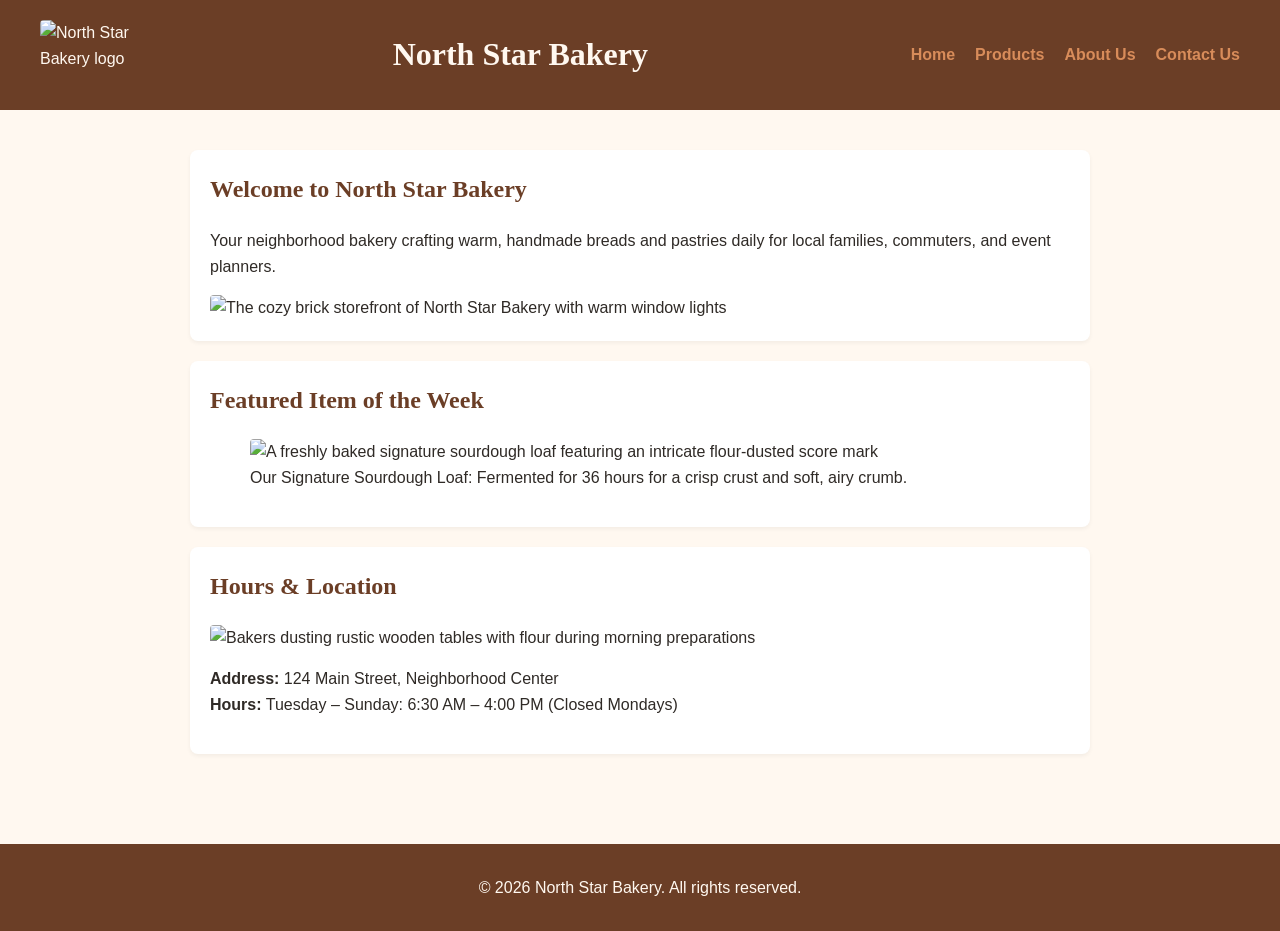
==== index.html @ daf21bcc "Add files via upload" ====
<!DOCTYPE html>
<html lang="en">
<head>
    <meta charset="UTF-8">
    <meta name="viewport" content="width=device-width, initial-scale=1.0">
    <title>North Star Bakery - Home</title>
    <link rel="stylesheet" href="styles.css">
</head>
<body>
    <header>
        <img src="images/bakery-logo_c.png" alt="North Star Bakery logo" width="90" height="70">
        <h1>North Star Bakery</h1>
        <nav>
            <ul>
                <li><a href="index.html">Home</a></li>
                <li><a href="products.html">Products</a></li>
                <li><a href="about.html">About Us</a></li>
                <li><a href="contact.html">Contact Us</a></li>
            </ul>
        </nav>
    </header>

    <main>
        <section>
            <h2>Welcome to North Star Bakery</h2>
            <p>Your neighborhood bakery crafting warm, handmade breads and pastries daily for local families, commuters, and event planners.</p>
            <img src="images/bakery-storefront_c.png" alt="The cozy brick storefront of North Star Bakery with warm window lights">
        </section>

        <section>
            <h2>Featured Item of the Week</h2>
            <figure>
                <img src="images/bakery-signature-loaf_c.png" alt="A freshly baked signature sourdough loaf featuring an intricate flour-dusted score mark">
                <figcaption>Our Signature Sourdough Loaf: Fermented for 36 hours for a crisp crust and soft, airy crumb.</figcaption>
            </figure>
        </section>

        <section>
            <h2>Hours &amp; Location</h2>
            <picture>
                <source media="(min-width: 768px)" srcset="images/bakery-feature-large_c.png">
                <img src="images/bakery-feature-small_c.png" alt="Bakers dusting rustic wooden tables with flour during morning preparations">
            </picture>
            <p><strong>Address:</strong> 124 Main Street, Neighborhood Center<br>
            <strong>Hours:</strong> Tuesday – Sunday: 6:30 AM – 4:00 PM (Closed Mondays)</p>
        </section>
    </main>

    <footer>
        <p>&copy; 2026 North Star Bakery. All rights reserved.</p>
    </footer>
</body>
</html>
---- styles.css ----
/* Color Palette & Base Styles */
body {
    background-color: #FFF8F0;
    color: #2F2A26;
    font-family: Arial, sans-serif;
    margin: 0;
    padding: 0;
    line-height: 1.6;
}

header {
    background-color: #6B3E26;
    color: #FFF8F0;
    padding: 20px;
    display: flex;
    flex-direction: column;
    align-items: center;
    gap: 15px;
}

h1, h2, h3 {
    font-family: Georgia, "Times New Roman", serif;
    color: #6B3E26;
}

header h1 {
    color: #FFF8F0;
    margin: 0;
    font-size: 2rem;
}

nav ul {
    list-style: none;
    padding: 0;
    margin: 0;
    display: flex;
    flex-direction: column;
    align-items: center;
    gap: 10px;
}

nav a {
    color: #D88C5A;
    text-decoration: none;
    font-weight: bold;
    transition: color 0.2s ease;
}

nav a:hover {
    color: #FFF8F0;
}

main {
    padding: 20px;
    max-width: 900px;
    margin: 0 auto;
}

section {
    background-color: #ffffff;
    padding: 20px;
    margin-bottom: 20px;
    border-radius: 8px;
    box-shadow: 0 2px 4px rgba(0,0,0,0.05);
}

section h2 {
    margin-top: 0;
}

img, picture img, video {
    max-width: 100%;
    height: auto;
    border-radius: 4px;
}

fieldset {
    border: 2px solid #D88C5A;
    border-radius: 6px;
    padding: 15px;
    margin-bottom: 15px;
}

legend {
    font-weight: bold;
    color: #6B3E26;
    padding: 0 5px;
}

label {
    display: block;
    margin-bottom: 5px;
    font-weight: bold;
}

input[type="text"],
input[type="email"],
input[type="date"],
select,
textarea {
    width: 100%;
    padding: 8px;
    margin-bottom: 10px;
    border: 1px solid #ccc;
    border-radius: 4px;
    box-sizing: border-box;
}

button[type="submit"] {
    background-color: #D88C5A;
    color: white;
    padding: 10px 20px;
    border: none;
    border-radius: 4px;
    font-weight: bold;
    cursor: pointer;
}

button[type="submit"]:hover {
    background-color: #6B3E26;
}

footer {
    background-color: #6B3E26;
    color: #FFF8F0;
    text-align: center;
    padding: 15px;
    margin-top: 30px;
}

/* Responsive Media Query for Tablets and Desktops (min-width: 768px) */
@media (min-width: 768px) {
    header {
        flex-direction: row;
        justify-content: space-between;
        padding: 20px 40px;
    }

    nav ul {
        flex-direction: row;
        gap: 20px;
    }

    main {
        padding: 40px;
    }
}
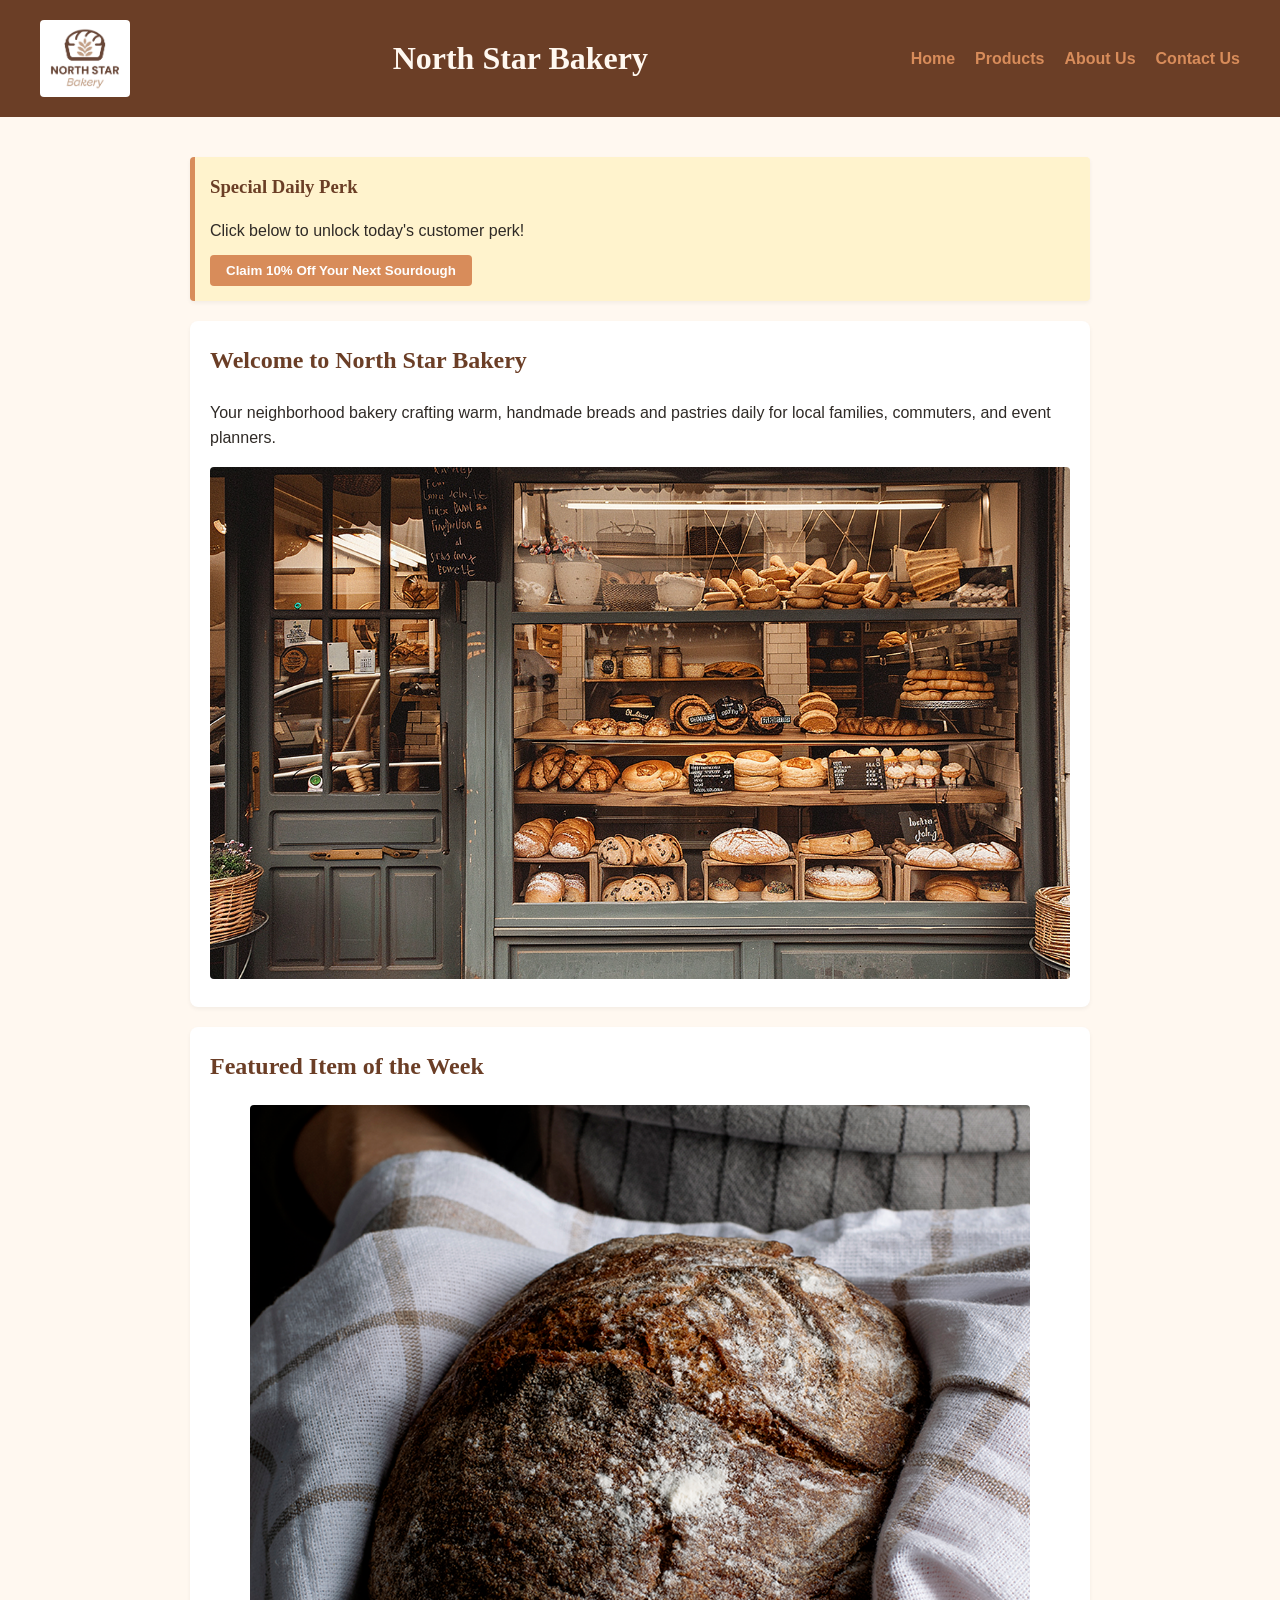
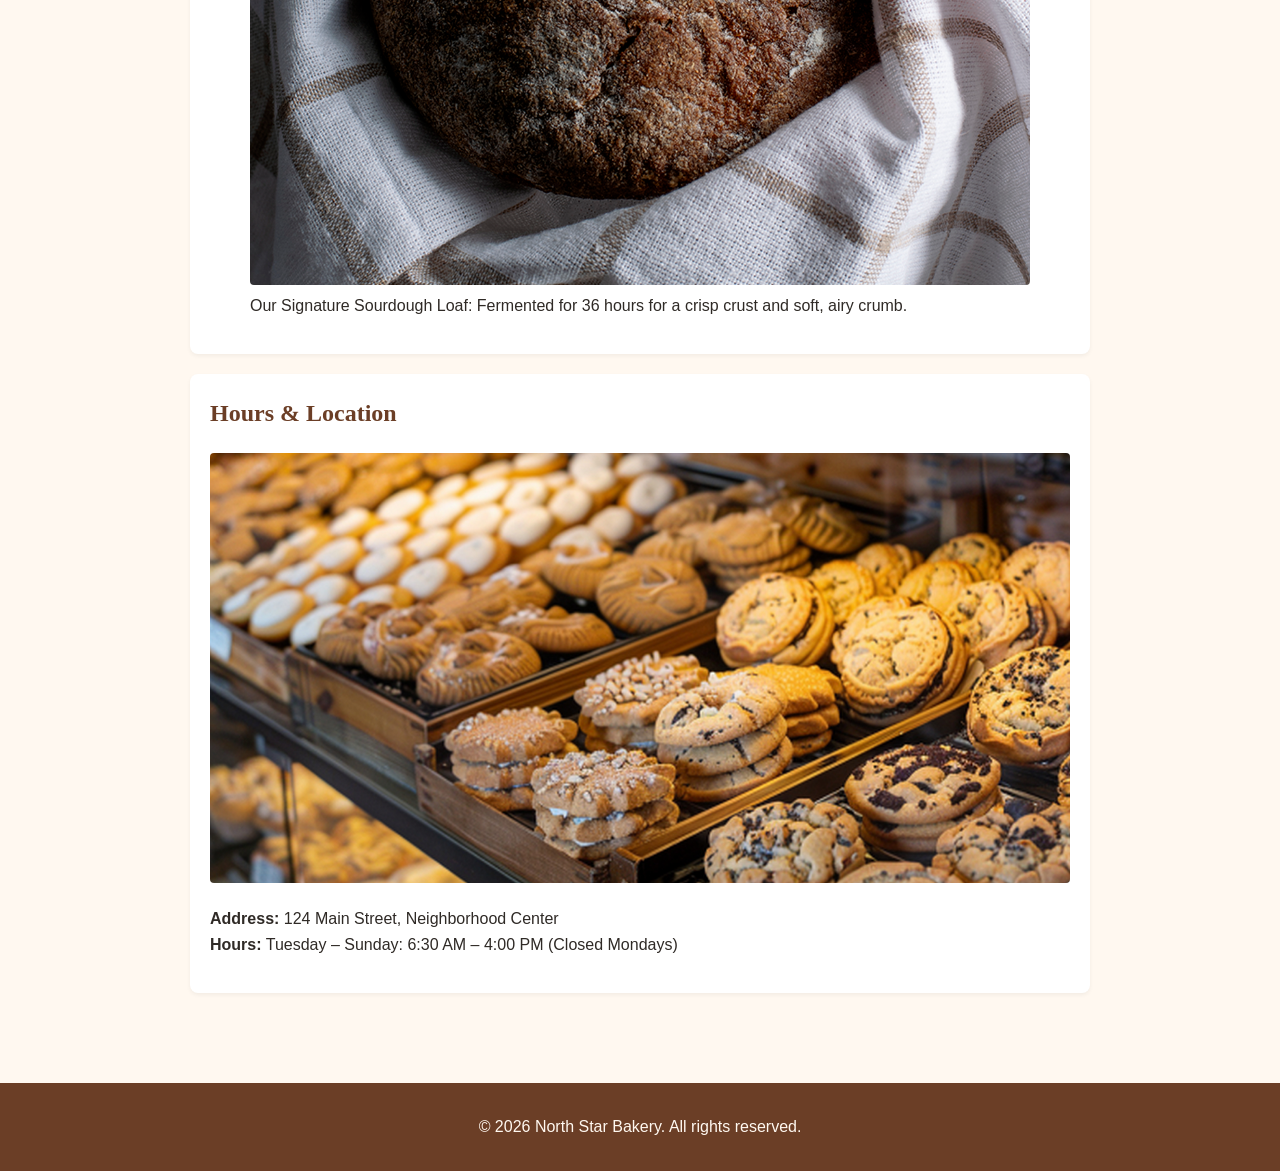
==== commit dcbefff4: "Add daily perk section and format updates Added a section for daily perks and improved formatting." ====
--- a/index.html
+++ b/index.html
@@ -1,11 +1,14 @@
 <!DOCTYPE html>
 <html lang="en">
+
 <head>
     <meta charset="UTF-8">
     <meta name="viewport" content="width=device-width, initial-scale=1.0">
     <title>North Star Bakery - Home</title>
     <link rel="stylesheet" href="styles.css">
+    <script src="script.js" defer></script>
 </head>
+
 <body>
     <header>
         <img src="images/bakery-logo_c.png" alt="North Star Bakery logo" width="90" height="70">
@@ -21,17 +24,26 @@
     </header>
 
     <main>
+        <section class="perk-card">
+            <h3>Special Daily Perk</h3>
+            <p id="perk-text">Click below to unlock today's customer perk!</p>
+            <button id="perk-btn" type="button">Claim 10% Off Your Next Sourdough</button>
+        </section>
         <section>
             <h2>Welcome to North Star Bakery</h2>
-            <p>Your neighborhood bakery crafting warm, handmade breads and pastries daily for local families, commuters, and event planners.</p>
-            <img src="images/bakery-storefront_c.png" alt="The cozy brick storefront of North Star Bakery with warm window lights">
+            <p>Your neighborhood bakery crafting warm, handmade breads and pastries daily for local families, commuters,
+                and event planners.</p>
+            <img src="images/bakery-storefront_c.png"
+                alt="The cozy brick storefront of North Star Bakery with warm window lights">
         </section>
 
         <section>
             <h2>Featured Item of the Week</h2>
             <figure>
-                <img src="images/bakery-signature-loaf_c.png" alt="A freshly baked signature sourdough loaf featuring an intricate flour-dusted score mark">
-                <figcaption>Our Signature Sourdough Loaf: Fermented for 36 hours for a crisp crust and soft, airy crumb.</figcaption>
+                <img src="images/bakery-signature-loaf_c.png"
+                    alt="A freshly baked signature sourdough loaf featuring an intricate flour-dusted score mark">
+                <figcaption>Our Signature Sourdough Loaf: Fermented for 36 hours for a crisp crust and soft, airy crumb.
+                </figcaption>
             </figure>
         </section>
 
@@ -39,10 +51,12 @@
             <h2>Hours &amp; Location</h2>
             <picture>
                 <source media="(min-width: 768px)" srcset="images/bakery-feature-large_c.png">
-                <img src="images/bakery-feature-small_c.png" alt="Bakers dusting rustic wooden tables with flour during morning preparations">
+                <img src="images/bakery-feature-small_c.png"
+                    alt="Bakers dusting rustic wooden tables with flour during morning preparations">
             </picture>
             <p><strong>Address:</strong> 124 Main Street, Neighborhood Center<br>
-            <strong>Hours:</strong> Tuesday – Sunday: 6:30 AM – 4:00 PM (Closed Mondays)</p>
+                <strong>Hours:</strong> Tuesday – Sunday: 6:30 AM – 4:00 PM (Closed Mondays)
+            </p>
         </section>
     </main>
 
@@ -50,4 +64,5 @@
         <p>&copy; 2026 North Star Bakery. All rights reserved.</p>
     </footer>
 </body>
-</html>+
+</html>
--- a/styles.css
+++ b/styles.css
@@ -93,6 +93,46 @@
     font-weight: bold;
 }
 
+/* Simple Eye-Catching Alert Banner Style */
+.perk-card {
+    background-color: #FFF3CD;
+    border-left: 5px solid #D88C5A;
+    padding: 15px;
+    border-radius: 4px;
+    margin-bottom: 20px;
+}
+
+.perk-card h3 {
+    color: #6B3E26;
+    margin-top: 0;
+    margin-bottom: 8px;
+}
+
+.perk-card p {
+    color: #2F2A26;
+    margin-bottom: 12px;
+}
+
+#perk-btn {
+    background-color: #D88C5A;
+    color: #ffffff;
+    padding: 8px 16px;
+    border: none;
+    border-radius: 4px;
+    font-weight: bold;
+    cursor: pointer;
+}
+
+#perk-btn:hover {
+    background-color: #6B3E26;
+}
+
+#perk-btn:disabled {
+    background-color: #ccc;
+    color: #666;
+    cursor: not-allowed;
+}
+
 input[type="text"],
 input[type="email"],
 input[type="date"],
@@ -144,4 +184,4 @@
     main {
         padding: 40px;
     }
-}+}
